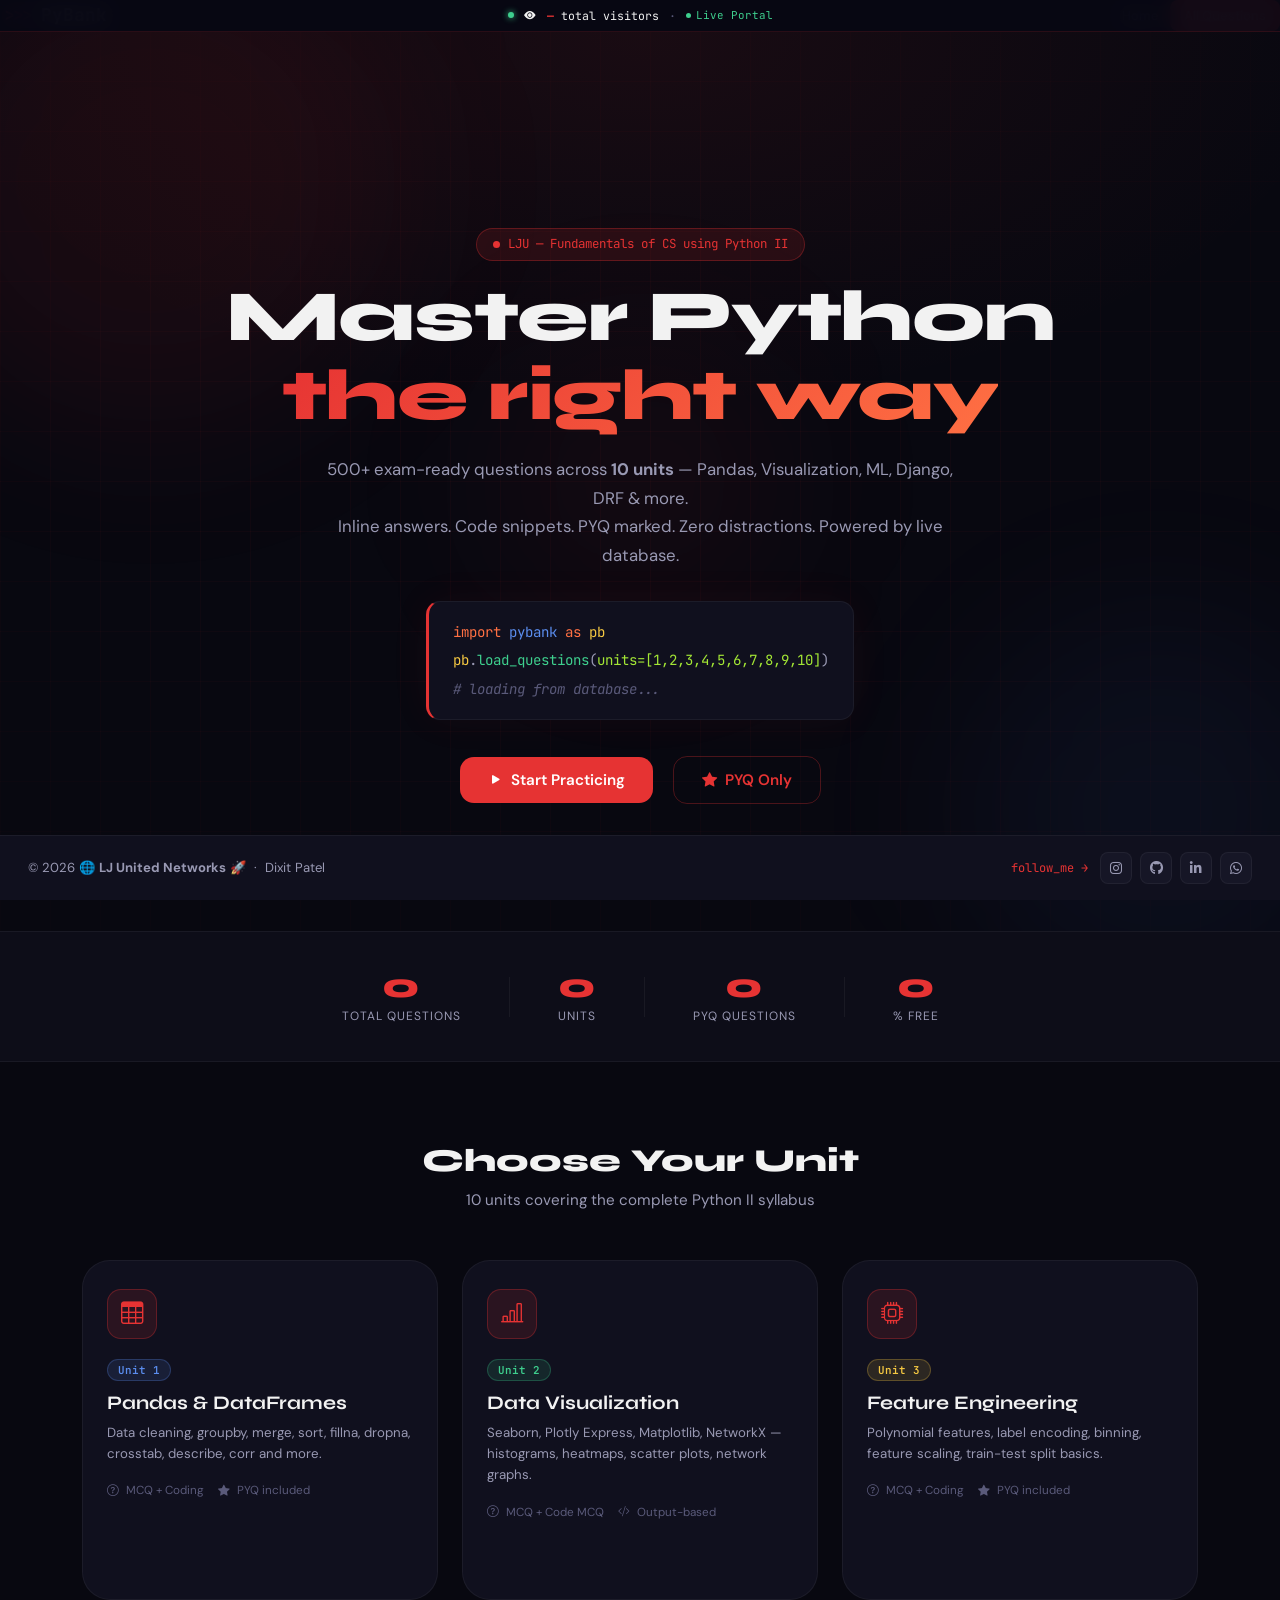
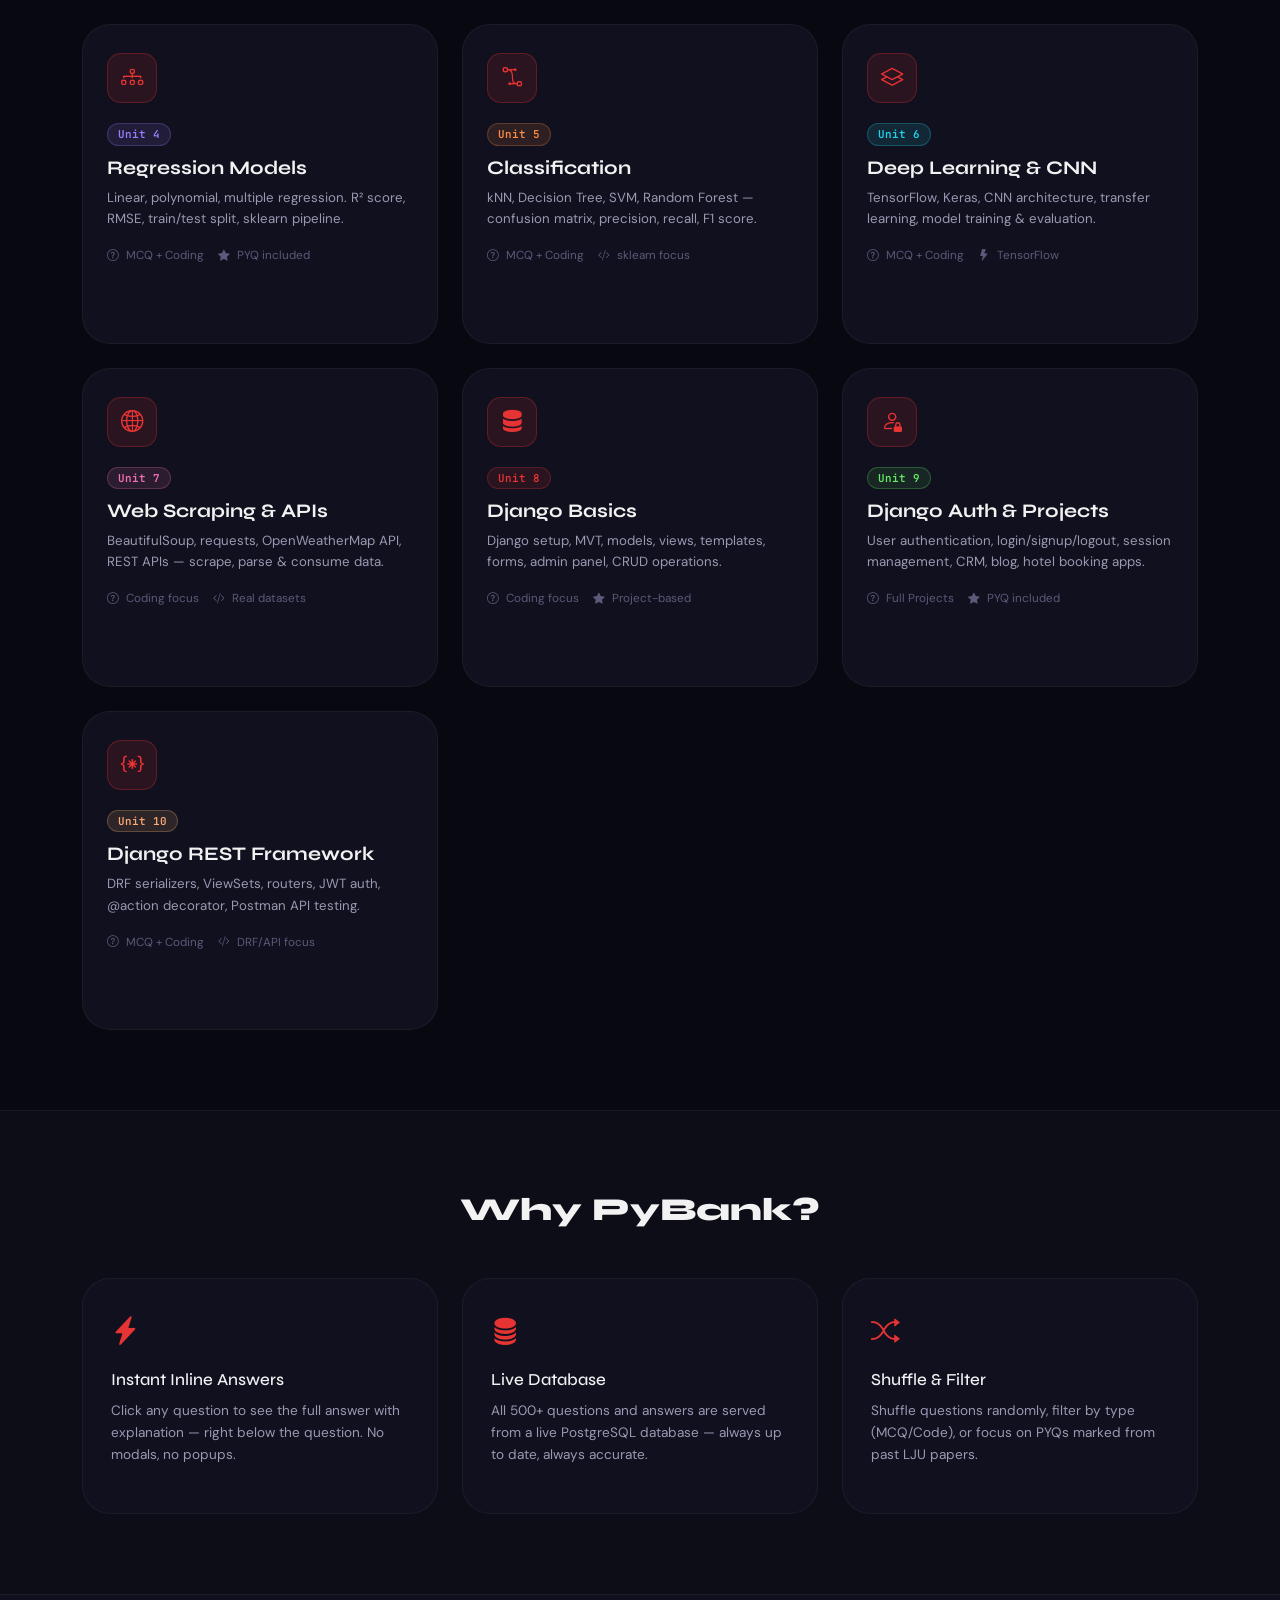
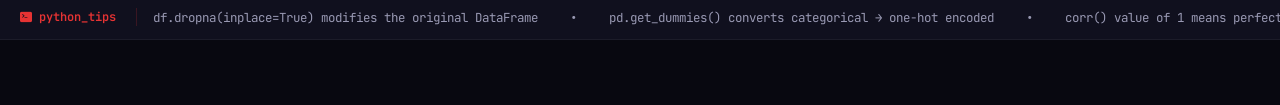
==== index.html @ 5c9e81dd "Add files via upload" ====
<!DOCTYPE html>
<html lang="en">
<head>
  <meta charset="UTF-8">
  <meta name="viewport" content="width=device-width, initial-scale=1.0">
  <title>PyBank | Python II — LJU Practice Portal</title>
  <link rel="stylesheet" href="https://cdn.jsdelivr.net/npm/bootstrap@5.3.3/dist/css/bootstrap.min.css">
  <link rel="stylesheet" href="https://cdn.jsdelivr.net/npm/bootstrap-icons@1.11.3/font/bootstrap-icons.min.css">
  <link rel="stylesheet" href="https://cdnjs.cloudflare.com/ajax/libs/font-awesome/6.5.0/css/all.min.css">
  <link href="https://fonts.googleapis.com/css2?family=JetBrains+Mono:ital,wght@0,400;0,600;0,700;1,400&family=Syne:wght@600;700;800&family=DM+Sans:wght@300;400;500;600&display=swap" rel="stylesheet">
  <link rel="stylesheet" href="style.css">
</head>
<body>

<!-- ── VISITOR COUNTER BANNER ──────────────────── -->
<div class="visitor-banner" id="visitorBanner">
  <div class="visitor-inner">
    <span class="visitor-dot"></span>
    <span class="visitor-text">
      <i class="bi bi-eye-fill me-1"></i>
      <span id="visitorCount">—</span> total visitors
    </span>
    <span class="visitor-sep">·</span>
    <span class="visitor-live"><span class="live-dot"></span> Live Portal</span>
  </div>
</div>

<!-- NAVBAR -->
  <div class="nav-inner">
    <a class="nav-logo" href="index.html">
      <span class="logo-py">&gt;&gt;&gt;</span>
      <span class="logo-text">PyBank</span>
    </a>
    <div class="nav-links" id="navLinks">
      <a href="index.html" class="nav-link active">Home</a>

      <a href="unit.html?unit=all" class="nav-link nav-cta">All Questions</a>
    </div>
    <button class="hamburger" id="hamburger" onclick="toggleNav()">
      <i class="bi bi-list"></i>
    </button>
  </div>
</nav>

<!-- HERO -->
<section class="hero-section">
  <div class="hero-bg-grid"></div>
  <div class="hero-orb orb-1"></div>
  <div class="hero-orb orb-2"></div>
  <div class="hero-orb orb-3"></div>

  <div class="container position-relative">
    <div class="row justify-content-center text-center">
      <div class="col-lg-10">
        <div class="hero-badge mb-3">
          <span class="badge-dot"></span>
          LJU — Fundamentals of CS using Python II
        </div>
        <h1 class="hero-title">
          Master Python <span class="title-accent">the right way</span>
        </h1>
        <p class="hero-subtitle">
          500+ exam-ready questions across <strong>10 units</strong> — Pandas, Visualization, ML, Django, DRF &amp; more.<br>
          Inline answers. Code snippets. PYQ marked. Zero distractions. Powered by live database.
        </p>
        <div class="hero-code-block">
          <div class="code-line"><span class="code-keyword">import</span> <span class="code-module">pybank</span> <span class="code-keyword">as</span> <span class="code-var">pb</span></div>
          <div class="code-line"><span class="code-var">pb</span><span class="code-dot">.</span><span class="code-fn">load_questions</span><span class="code-paren">(</span><span class="code-str">units=[1,2,3,4,5,6,7,8,9,10]</span><span class="code-paren">)</span></div>
          <div class="code-line"><span class="code-comment" id="heroLoaded"># loading from database...</span></div>
        </div>
        <div class="hero-actions">
          <a href="unit.html?unit=all" class="btn btn-red btn-lg">
            <i class="bi bi-play-fill me-2"></i>Start Practicing
          </a>
          <a href="unit.html?unit=all&pyq=true" class="btn btn-outline-red btn-lg ms-3">
            <i class="bi bi-star-fill me-2"></i>PYQ Only
          </a>
        </div>
      </div>
    </div>
  </div>
</section>

<!-- STATS STRIP -->
<section class="stats-strip">
  <div class="container">
    <div class="stats-row">
      <div class="stat-item">
        <div class="stat-num" id="statTotal" data-target="500">0</div>
        <div class="stat-lbl">Total Questions</div>
      </div>
      <div class="stat-divider"></div>
      <div class="stat-item">
        <div class="stat-num" data-target="10">0</div>
        <div class="stat-lbl">Units</div>
      </div>
      <div class="stat-divider"></div>
      <div class="stat-item">
        <div class="stat-num" id="statPYQ" data-target="30">0</div>
        <div class="stat-lbl">PYQ Questions</div>
      </div>
      <div class="stat-divider"></div>
      <div class="stat-item">
        <div class="stat-num" data-target="100">0</div>
        <div class="stat-lbl">% Free</div>
      </div>
    </div>
  </div>
</section>

<!-- UNITS CARDS — 10 units -->
<section class="units-section">
  <div class="container">
    <div class="section-header">
      <h2 class="section-title">Choose Your Unit</h2>
      <p class="section-sub">10 units covering the complete Python II syllabus</p>
    </div>
    <div class="row g-4" id="unitCardsRow">

      <div class="col-lg-4 col-md-6">
        <a href="#" class="unit-card-link">
          <div class="unit-card">
            <div class="unit-card-icon"><i class="bi bi-table"></i></div>
            <div class="unit-chip chip-u1">Unit 1</div>
            <h3 class="unit-title">Pandas &amp; DataFrames</h3>
            <p class="unit-desc">Data cleaning, groupby, merge, sort, fillna, dropna, crosstab, describe, corr and more.</p>
            <div class="unit-meta">
              <span><i class="bi bi-question-circle"></i> MCQ + Coding</span>
              <span><i class="bi bi-star-fill"></i> PYQ included</span>
            </div>
            <div class="unit-arrow"><i class="bi bi-arrow-right-circle-fill"></i></div>
          </div>
        </a>
      </div>

      <div class="col-lg-4 col-md-6">
        <a href="#" class="unit-card-link">
          <div class="unit-card">
            <div class="unit-card-icon"><i class="bi bi-bar-chart-line"></i></div>
            <div class="unit-chip chip-u2">Unit 2</div>
            <h3 class="unit-title">Data Visualization</h3>
            <p class="unit-desc">Seaborn, Plotly Express, Matplotlib, NetworkX — histograms, heatmaps, scatter plots, network graphs.</p>
            <div class="unit-meta">
              <span><i class="bi bi-question-circle"></i> MCQ + Code MCQ</span>
              <span><i class="bi bi-code-slash"></i> Output-based</span>
            </div>
            <div class="unit-arrow"><i class="bi bi-arrow-right-circle-fill"></i></div>
          </div>
        </a>
      </div>

      <div class="col-lg-4 col-md-6">
        <a href="#" class="unit-card-link">
          <div class="unit-card">
            <div class="unit-card-icon"><i class="bi bi-cpu"></i></div>
            <div class="unit-chip chip-u3">Unit 3</div>
            <h3 class="unit-title">Feature Engineering</h3>
            <p class="unit-desc">Polynomial features, label encoding, binning, feature scaling, train-test split basics.</p>
            <div class="unit-meta">
              <span><i class="bi bi-question-circle"></i> MCQ + Coding</span>
              <span><i class="bi bi-star-fill"></i> PYQ included</span>
            </div>
            <div class="unit-arrow"><i class="bi bi-arrow-right-circle-fill"></i></div>
          </div>
        </a>
      </div>

      <div class="col-lg-4 col-md-6">
        <a href="# class="unit-card-link">
          <div class="unit-card">
            <div class="unit-card-icon"><i class="bi bi-diagram-3"></i></div>
            <div class="unit-chip chip-u4">Unit 4</div>
            <h3 class="unit-title">Regression Models</h3>
            <p class="unit-desc">Linear, polynomial, multiple regression. R² score, RMSE, train/test split, sklearn pipeline.</p>
            <div class="unit-meta">
              <span><i class="bi bi-question-circle"></i> MCQ + Coding</span>
              <span><i class="bi bi-star-fill"></i> PYQ included</span>
            </div>
            <div class="unit-arrow"><i class="bi bi-arrow-right-circle-fill"></i></div>
          </div>
        </a>
      </div>

      <div class="col-lg-4 col-md-6">
        <a href="#" class="unit-card-link">
          <div class="unit-card">
            <div class="unit-card-icon"><i class="bi bi-bezier2"></i></div>
            <div class="unit-chip chip-u5">Unit 5</div>
            <h3 class="unit-title">Classification</h3>
            <p class="unit-desc">kNN, Decision Tree, SVM, Random Forest — confusion matrix, precision, recall, F1 score.</p>
            <div class="unit-meta">
              <span><i class="bi bi-question-circle"></i> MCQ + Coding</span>
              <span><i class="bi bi-code-slash"></i> sklearn focus</span>
            </div>
            <div class="unit-arrow"><i class="bi bi-arrow-right-circle-fill"></i></div>
          </div>
        </a>
      </div>

      <div class="col-lg-4 col-md-6">
        <a href="#" class="unit-card-link">
          <div class="unit-card">
            <div class="unit-card-icon"><i class="bi bi-layers"></i></div>
            <div class="unit-chip chip-u6">Unit 6</div>
            <h3 class="unit-title">Deep Learning &amp; CNN</h3>
            <p class="unit-desc">TensorFlow, Keras, CNN architecture, transfer learning, model training &amp; evaluation.</p>
            <div class="unit-meta">
              <span><i class="bi bi-question-circle"></i> MCQ + Coding</span>
              <span><i class="bi bi-lightning-fill"></i> TensorFlow</span>
            </div>
            <div class="unit-arrow"><i class="bi bi-arrow-right-circle-fill"></i></div>
          </div>
        </a>
      </div>

      <div class="col-lg-4 col-md-6">
        <a href="#" class="unit-card-link">
          <div class="unit-card">
            <div class="unit-card-icon"><i class="bi bi-globe2"></i></div>
            <div class="unit-chip chip-u7">Unit 7</div>
            <h3 class="unit-title">Web Scraping &amp; APIs</h3>
            <p class="unit-desc">BeautifulSoup, requests, OpenWeatherMap API, REST APIs — scrape, parse &amp; consume data.</p>
            <div class="unit-meta">
              <span><i class="bi bi-question-circle"></i> Coding focus</span>
              <span><i class="bi bi-code-slash"></i> Real datasets</span>
            </div>
            <div class="unit-arrow"><i class="bi bi-arrow-right-circle-fill"></i></div>
          </div>
        </a>
      </div>

      <div class="col-lg-4 col-md-6">
        <a href="#" class="unit-card-link">
          <div class="unit-card">
            <div class="unit-card-icon"><i class="bi bi-server"></i></div>
            <div class="unit-chip chip-u8">Unit 8</div>
            <h3 class="unit-title">Django Basics</h3>
            <p class="unit-desc">Django setup, MVT, models, views, templates, forms, admin panel, CRUD operations.</p>
            <div class="unit-meta">
              <span><i class="bi bi-question-circle"></i> Coding focus</span>
              <span><i class="bi bi-star-fill"></i> Project-based</span>
            </div>
            <div class="unit-arrow"><i class="bi bi-arrow-right-circle-fill"></i></div>
          </div>
        </a>
      </div>

      <div class="col-lg-4 col-md-6">
        <a href="#" class="unit-card-link">
          <div class="unit-card">
            <div class="unit-card-icon"><i class="bi bi-person-lock"></i></div>
            <div class="unit-chip chip-u9">Unit 9</div>
            <h3 class="unit-title">Django Auth &amp; Projects</h3>
            <p class="unit-desc">User authentication, login/signup/logout, session management, CRM, blog, hotel booking apps.</p>
            <div class="unit-meta">
              <span><i class="bi bi-question-circle"></i> Full Projects</span>
              <span><i class="bi bi-star-fill"></i> PYQ included</span>
            </div>
            <div class="unit-arrow"><i class="bi bi-arrow-right-circle-fill"></i></div>
          </div>
        </a>
      </div>

      <div class="col-lg-4 col-md-6">
        <a href="#" class="unit-card-link">
          <div class="unit-card">
            <div class="unit-card-icon"><i class="bi bi-braces-asterisk"></i></div>
            <div class="unit-chip chip-u10">Unit 10</div>
            <h3 class="unit-title">Django REST Framework</h3>
            <p class="unit-desc">DRF serializers, ViewSets, routers, JWT auth, @action decorator, Postman API testing.</p>
            <div class="unit-meta">
              <span><i class="bi bi-question-circle"></i> MCQ + Coding</span>
              <span><i class="bi bi-code-slash"></i> DRF/API focus</span>
            </div>
            <div class="unit-arrow"><i class="bi bi-arrow-right-circle-fill"></i></div>
          </div>
        </a>
      </div>

    </div>
  </div>
</section>

<!-- FEATURES SECTION -->
<section class="features-section">
  <div class="container">
    <div class="section-header">
      <h2 class="section-title">Why PyBank?</h2>
    </div>
    <div class="row g-4">
      <div class="col-md-4">
        <div class="feature-card">
          <div class="feature-icon"><i class="bi bi-lightning-charge-fill"></i></div>
          <h4>Instant Inline Answers</h4>
          <p>Click any question to see the full answer with explanation — right below the question. No modals, no popups.</p>
        </div>
      </div>
      <div class="col-md-4">
        <div class="feature-card">
          <div class="feature-icon"><i class="bi bi-database-fill"></i></div>
          <h4>Live Database</h4>
          <p>All 500+ questions and answers are served from a live PostgreSQL database — always up to date, always accurate.</p>
        </div>
      </div>
      <div class="col-md-4">
        <div class="feature-card">
          <div class="feature-icon"><i class="bi bi-shuffle"></i></div>
          <h4>Shuffle &amp; Filter</h4>
          <p>Shuffle questions randomly, filter by type (MCQ/Code), or focus on PYQs marked from past LJU papers.</p>
        </div>
      </div>
    </div>
  </div>
</section>

<!-- PYTHON TIPS TICKER -->
<div class="tips-ticker">
  <div class="ticker-label"><i class="bi bi-terminal-fill"></i> python_tips</div>
  <div class="ticker-wrap">
    <div class="ticker-inner" id="ticker">
      <span>df.dropna(inplace=True) modifies the original DataFrame</span>
      <span>•</span>
      <span>pd.get_dummies() converts categorical → one-hot encoded</span>
      <span>•</span>
      <span>corr() value of 1 means perfect positive correlation</span>
      <span>•</span>
      <span>train_test_split(X, y, test_size=0.2, random_state=42)</span>
      <span>•</span>
      <span>sns.pairplot(df) — instant EDA for all numeric columns</span>
      <span>•</span>
      <span>df.shape returns (rows, columns) as a tuple</span>
      <span>•</span>
      <span>NaN stands for Not a Number — it's of type float</span>
      <span>•</span>
      <span>KNeighborsClassifier(n_neighbors=5).fit(X_train, y_train)</span>
      <span>•</span>
      <span>from rest_framework import viewsets, permissions</span>
      <span>•</span>
      <span>@api_view(['GET']) turns a function into an API endpoint</span>
      <span>•</span>
      <span>BeautifulSoup(html, 'html.parser').find_all('a')</span>
      <span>•</span>
    </div>
  </div>
</div>

<!-- FOOTER -->
<footer class="site-footer">
  <div class="footer-inner">
    <div>© 2026 🌐 <strong>LJ United Networks</strong> 🚀 &nbsp;·&nbsp; Dixit Patel</div>
    <div style="display: flex; gap: 12px; align-items: center;">
      <span class="footer-follow">follow_me →</span>
      <div class="footer-socials">
        <a href="https://www.instagram.com/dixit.patel_since_2005/?hl=en" target="_blank" class="soc-btn"><i class="fab fa-instagram"></i></a>
        <a href="https://github.com/create2learn7238" target="_blank" class="soc-btn"><i class="fab fa-github"></i></a>
        <a href="https://www.linkedin.com/in/dixit-patel-7718993a1/" target="_blank" class="soc-btn"><i class="fab fa-linkedin-in"></i></a>
        <a href="https://wa.me/919316227238" target="_blank" class="soc-btn"><i class="fab fa-whatsapp"></i></a>
      </div>
    </div>
  </div>
</footer>

<script src="https://cdn.jsdelivr.net/npm/bootstrap@5.3.3/dist/js/bootstrap.bundle.min.js"></script>
<script type="module">
  // ── CONFIG — Direct Neon DB mode (no Worker API) ──
  import { neon } from 'https://esm.sh/@neondatabase/serverless@0.10.4';

  const DATABASE_URL = 'postgresql://neondb_owner:npg_kuXI3LOC1QAf@ep-lucky-hall-a10bbj3u-pooler.ap-southeast-1.aws.neon.tech/neondb?sslmode=require&channel_binding=require';
  const sanitizedDbUrl = new URL(DATABASE_URL);
  sanitizedDbUrl.searchParams.delete('channel_binding');
  const sql = neon(sanitizedDbUrl.toString());

  // ── VISITOR COUNTER ──────────────────────────────
  async function loadVisitorCount() {
    try {
      const rows = await sql`
        INSERT INTO visitor_counter (id, count, last_updated)
        VALUES (1, 1, NOW())
        ON CONFLICT (id) DO UPDATE
        SET
          count = visitor_counter.count + 1,
          last_updated = NOW()
        RETURNING count
      `;
      const count = Number.parseInt(rows?.[0]?.count ?? 0, 10) || 0;
      document.getElementById('visitorCount').textContent = count.toLocaleString();
    } catch {
      document.getElementById('visitorCount').textContent = '—';
    }
  }

  // ── LOAD STATS FROM DB ───────────────────────────
  async function loadStats() {
    try {
      const rows = await sql`
        SELECT
          COUNT(*) AS total,
          COUNT(*) FILTER (
            WHERE previous_year IS NOT NULL
              AND previous_year != ''
              AND LOWER(previous_year) != 'no'
          ) AS pyq_count
        FROM questions_clean
        WHERE marks IS NOT NULL
      `;
      const data = rows?.[0] || {};
      if (data.total) {
        const total = Number.parseInt(data.total, 10) || 0;
        const pyq = Number.parseInt(data.pyq_count, 10) || 0;
        document.querySelector('[data-target="500"]').dataset.target = total;
        document.querySelector('[data-target="30"]').dataset.target = pyq;
        document.getElementById('heroLoaded').textContent = `# ${total} questions loaded ✓`;
      }
    } catch {
      document.getElementById('heroLoaded').textContent = '# questions loaded ✓';
    }
  }

  // ── NAVBAR SCROLL ────────────────────────────────
  window.addEventListener('scroll', () => {
    document.getElementById('mainNav').classList.toggle('scrolled', window.scrollY > 40);
  });

  // ── NAV TOGGLE MOBILE ────────────────────────────
  function toggleNav() {
    document.getElementById('navLinks').classList.toggle('open');
  }
  window.toggleNav = toggleNav;

  // ── ANIMATED COUNTER ─────────────────────────────
  function animateCounters() {
    document.querySelectorAll('.stat-num').forEach(el => {
      const target = parseInt(el.dataset.target) || 0;
      let current = 0;
      const step = Math.ceil(target / 60);
      const timer = setInterval(() => {
        current = Math.min(current + step, target);
        el.textContent = current + (el.dataset.target == '100' ? '%' : '+');
        if (current >= target) clearInterval(timer);
      }, 25);
    });
  }

  // ── INTERSECTION OBSERVER ─────────────────────────
  const statsObs = new IntersectionObserver((entries) => {
    if (entries[0].isIntersecting) {
      animateCounters();
      statsObs.disconnect();
    }
  }, { threshold: 0.5 });
  statsObs.observe(document.querySelector('.stats-strip'));

  // ── TICKER DUPLICATE ─────────────────────────────
  const ticker = document.getElementById('ticker');
  ticker.innerHTML += ticker.innerHTML;

  // ── INIT ─────────────────────────────────────────
  loadVisitorCount();
  loadStats();
</script>
</body>
</html>
---- style.css ----
/* ═══════════════════════════════════════════════════
   PyBank — style.css  (v2 · 10 units · DB edition)
   Dark Red Python Theme | LJU Portal 2026
═══════════════════════════════════════════════════ */

/* ── FONTS & VARIABLES ─────────────────────────── */
:root {
  --red:       #e63333;
  --red-dark:  #b52020;
  --red-dim:   rgba(230, 51, 51, 0.12);
  --red-glow:  rgba(230, 51, 51, 0.25);
  --red-line:  rgba(230, 51, 51, 0.3);

  --bg:        #080810;
  --bg-1:      #0d0d18;
  --bg-2:      #111120;
  --bg-card:   #10101e;
  --bg-elevated: #161626;

  --border:    rgba(255,255,255,0.05);
  --border-r:  rgba(230,51,51,0.2);

  --white:     #f2f2f2;
  --muted:     #9999b3;
  --dim:       #5a5a7a;

  --green:     #3ecf8e;
  --orange:    #ff8c42;
  --blue:      #5b8dee;
  --yellow:    #f5c842;
  --purple:    #9b7dff;
  --pink:      #f472b6;
  --cyan:      #22d3ee;

  --mono:    'JetBrains Mono', monospace;
  --sans:    'DM Sans', system-ui, sans-serif;
  --display: 'Syne', sans-serif;

  --r-sm:  8px;
  --r-md:  14px;
  --r-lg:  20px;
  --r-xl:  28px;

  --trans:        0.22s cubic-bezier(0.4, 0, 0.2, 1);
  --trans-bounce: 0.3s  cubic-bezier(0.34, 1.56, 0.64, 1);
}

/* ── RESET ──────────────────────────────────────── */
*, *::before, *::after { box-sizing: border-box; margin: 0; padding: 0; }
html { scroll-behavior: smooth; }
body {
  background: var(--bg);
  color: var(--white);
  font-family: var(--sans);
  min-height: 100vh;
  display: flex;
  flex-direction: column;
  overflow-x: hidden;
}
a { text-decoration: none; color: inherit; }
::-webkit-scrollbar { width: 4px; height: 4px; }
::-webkit-scrollbar-thumb { background: #2a2a44; border-radius: 99px; }
::selection { background: var(--red); color: white; }

/* ── VISITOR BANNER ─────────────────────────────── */
.visitor-banner {
  position: fixed;
  top: 0; left: 0; right: 0;
  height: 32px;
  background: rgba(8,8,20,0.95);
  border-bottom: 1px solid rgba(230,51,51,0.15);
  display: flex;
  align-items: center;
  justify-content: center;
  z-index: 1100;
  backdrop-filter: blur(10px);
}
.visitor-inner {
  display: flex;
  align-items: center;
  gap: 10px;
  font-family: var(--mono);
  font-size: 0.72rem;
  color: var(--muted);
}
.visitor-dot {
  width: 6px; height: 6px;
  border-radius: 50%;
  background: var(--green);
  box-shadow: 0 0 6px var(--green);
  animation: livePulse 2s ease-in-out infinite;
}
@keyframes livePulse {
  0%,100% { opacity: 1; box-shadow: 0 0 4px var(--green); }
  50%      { opacity: 0.6; box-shadow: 0 0 10px var(--green); }
}
.visitor-text { color: var(--white); }
.visitor-text #visitorCount { color: var(--red); font-weight: 700; }
.visitor-sep  { color: var(--dim); }
.visitor-live {
  display: flex;
  align-items: center;
  gap: 5px;
  color: var(--green);
  font-size: 0.68rem;
}
.live-dot {
  width: 5px; height: 5px;
  border-radius: 50%;
  background: var(--green);
  animation: livePulse 1.5s ease-in-out infinite;
}

/* ── NAVBAR ──────────────────────────────────────── */
.pyb-nav {
  position: fixed;
  top: 32px; left: 0; right: 0;
  z-index: 1000;
  height: 60px;
  display: flex;
  align-items: center;
  padding: 0 28px;
  background: rgba(8,8,16,0.8);
  backdrop-filter: blur(16px);
  border-bottom: 1px solid transparent;
  transition: var(--trans);
}
.pyb-nav.scrolled {
  border-bottom-color: var(--border);
  background: rgba(8,8,16,0.96);
}
.nav-inner {
  display: flex;
  align-items: center;
  gap: 24px;
  width: 100%;
  max-width: 1600px;
  margin: 0 auto;
}
.nav-logo {
  display: flex;
  align-items: center;
  gap: 8px;
  font-family: var(--mono);
  font-size: 1.1rem;
  font-weight: 700;
  flex-shrink: 0;
}
.logo-py { color: var(--red); animation: blink 1.6s step-end infinite; }
@keyframes blink { 50% { opacity: 0.2; } }
.logo-text { color: var(--white); }

.nav-links {
  display: flex;
  align-items: center;
  gap: 2px;
  margin-left: auto;
  flex-wrap: wrap;
}
.nav-link {
  padding: 5px 10px;
  border-radius: var(--r-sm);
  font-size: 0.8rem;
  font-weight: 500;
  color: var(--muted);
  transition: var(--trans);
}
.nav-link:hover { color: var(--white); background: rgba(255,255,255,0.05); }
.nav-link.active { color: var(--white); }
.nav-cta {
  background: var(--red);
  color: white !important;
  border-radius: var(--r-sm);
  padding: 6px 14px;
  font-weight: 600;
}
.nav-cta:hover { background: var(--red-dark); transform: translateY(-1px); }
.hamburger {
  display: none;
  background: none;
  border: 1px solid var(--border);
  color: var(--white);
  padding: 6px 10px;
  border-radius: var(--r-sm);
  cursor: pointer;
  font-size: 1.2rem;
  margin-left: auto;
}

/* ── HERO ────────────────────────────────────────── */
.hero-section {
  min-height: 100vh;
  display: flex;
  align-items: center;
  padding: 130px 0 60px;
  position: relative;
  overflow: hidden;
  background: radial-gradient(ellipse 80% 60% at 50% 0%, rgba(230,51,51,0.08) 0%, transparent 70%);
}
.hero-bg-grid {
  position: absolute; inset: 0;
  background-image:
    linear-gradient(rgba(230,51,51,0.04) 1px, transparent 1px),
    linear-gradient(90deg, rgba(230,51,51,0.04) 1px, transparent 1px);
  background-size: 50px 50px;
  mask-image: radial-gradient(ellipse 100% 80% at 50% 50%, black 30%, transparent 100%);
}
.hero-orb {
  position: absolute;
  border-radius: 50%;
  filter: blur(80px);
  pointer-events: none;
}
.orb-1 { width:500px; height:500px; background:rgba(230,51,51,0.07);  top:-100px; left:-100px; }
.orb-2 { width:400px; height:400px; background:rgba(91,141,238,0.05); bottom:-80px; right:-80px; }
.orb-3 { width:300px; height:300px; background:rgba(230,51,51,0.05);  top:50%; left:50%; transform:translate(-50%,-50%); animation:orbPulse 4s ease-in-out infinite; }
@keyframes orbPulse { 0%,100%{ transform:translate(-50%,-50%) scale(1); opacity:.5; } 50%{ transform:translate(-50%,-50%) scale(1.2); opacity:1; } }

.hero-badge {
  display: inline-flex;
  align-items: center;
  gap: 8px;
  background: var(--red-dim);
  border: 1px solid var(--red-line);
  border-radius: 40px;
  padding: 6px 16px;
  font-size: 0.78rem;
  font-family: var(--mono);
  color: var(--red);
  animation: fadeInDown 0.6s ease both;
}
.badge-dot {
  width:7px; height:7px;
  border-radius: 50%;
  background: var(--red);
  animation: badgePulse 1.5s ease-in-out infinite;
}
@keyframes badgePulse { 0%,100%{ box-shadow:0 0 0 0 rgba(230,51,51,0.6); } 50%{ box-shadow:0 0 0 5px transparent; } }

.hero-title {
  font-family: var(--display);
  font-size: clamp(2.5rem, 6vw, 4.5rem);
  font-weight: 800;
  line-height: 1.1;
  letter-spacing: -0.02em;
  margin-bottom: 20px;
  animation: fadeInDown 0.7s 0.1s ease both;
}
.title-accent {
  background: linear-gradient(135deg, var(--red), #ff7043);
  -webkit-background-clip: text;
  background-clip: text;
  color: transparent;
}
.hero-subtitle {
  font-size: 1.05rem;
  color: var(--muted);
  max-width: 640px;
  margin: 0 auto 32px;
  line-height: 1.7;
  animation: fadeInDown 0.7s 0.2s ease both;
}
.hero-code-block {
  display: inline-block;
  background: var(--bg-card);
  border: 1px solid var(--border);
  border-left: 3px solid var(--red);
  border-radius: var(--r-md);
  padding: 16px 24px;
  font-family: var(--mono);
  font-size: 0.88rem;
  text-align: left;
  margin-bottom: 36px;
  animation: fadeInUp 0.7s 0.3s ease both;
  box-shadow: 0 0 40px rgba(230,51,51,0.06);
}
.code-line { line-height: 2; }
.code-keyword { color: #ff7043; }
.code-module  { color: #5b8dee; }
.code-var     { color: #f5c842; }
.code-fn      { color: #3ecf8e; }
.code-paren   { color: var(--muted); }
.code-str     { color: #a3e635; }
.code-dot     { color: var(--muted); }
.code-comment { color: var(--dim); font-style: italic; }

.hero-actions { animation: fadeInUp 0.7s 0.4s ease both; }
.btn-red {
  background: var(--red);
  color: white; border: none;
  border-radius: var(--r-md);
  padding: 12px 28px;
  font-weight: 600; font-size: 0.95rem;
  transition: var(--trans-bounce);
  display: inline-flex; align-items: center;
}
.btn-red:hover { background: var(--red-dark); color:white; transform: translateY(-3px); box-shadow: 0 12px 30px rgba(230,51,51,0.35); }
.btn-outline-red {
  background: transparent; color: var(--red);
  border: 1px solid var(--red-line);
  border-radius: var(--r-md);
  padding: 12px 28px;
  font-weight: 600; font-size: 0.95rem;
  transition: var(--trans-bounce);
  display: inline-flex; align-items: center;
}
.btn-outline-red:hover { background: var(--red-dim); transform: translateY(-3px); }

/* ── STATS STRIP ────────────────────────────────── */
.stats-strip {
  background: var(--bg-1);
  border-top: 1px solid var(--border);
  border-bottom: 1px solid var(--border);
  padding: 28px 0;
}
.stats-row {
  display: flex;
  align-items: center;
  justify-content: center;
  gap: 0;
  flex-wrap: wrap;
}
.stat-item { text-align: center; padding: 8px 48px; }
.stat-num  { font-family: var(--display); font-size: 2.2rem; font-weight: 800; color: var(--red); line-height: 1; }
.stat-lbl  { font-size: 0.75rem; color: var(--muted); text-transform: uppercase; letter-spacing: 1px; margin-top: 4px; }
.stat-divider { width:1px; height:40px; background: var(--border); }

/* ── UNIT CARDS ─────────────────────────────────── */
.units-section { padding: 80px 0; background: var(--bg); }
.section-header { text-align: center; margin-bottom: 48px; }
.section-title  { font-family: var(--display); font-size: 2rem; font-weight: 800; margin-bottom: 8px; }
.section-sub    { color: var(--muted); font-size: 0.95rem; }

.unit-card-link { display: block; height: 100%; }
.unit-card {
  background: var(--bg-card);
  border: 1px solid var(--border);
  border-radius: var(--r-xl);
  padding: 28px 24px;
  height: 100%;
  position: relative;
  overflow: hidden;
  transition: var(--trans-bounce);
  cursor: pointer;
}
.unit-card::before {
  content: '';
  position: absolute; inset: 0;
  background: radial-gradient(circle at 50% 0%, rgba(230,51,51,0.08) 0%, transparent 60%);
  opacity: 0;
  transition: var(--trans);
}
.unit-card:hover { transform: translateY(-8px); border-color: var(--red-line); box-shadow: 0 24px 60px rgba(0,0,0,0.4), 0 0 0 1px var(--red-line); }
.unit-card:hover::before { opacity: 1; }
.unit-card-icon {
  width:50px; height:50px;
  background: var(--red-dim);
  border: 1px solid var(--red-line);
  border-radius: var(--r-md);
  display: flex; align-items: center; justify-content: center;
  font-size: 1.4rem; color: var(--red);
  margin-bottom: 18px;
}
.unit-chip {
  display: inline-block;
  font-size: 0.68rem; font-family: var(--mono); font-weight: 600;
  padding: 2px 10px;
  border-radius: 40px;
  margin-bottom: 10px;
}

/* 10 chip colors */
.chip-u1  { background:rgba(91,141,238,0.12); color:#5b8dee;  border:1px solid rgba(91,141,238,0.25); }
.chip-u2  { background:rgba(62,207,142,0.12); color:#3ecf8e;  border:1px solid rgba(62,207,142,0.25); }
.chip-u3  { background:rgba(245,200,66,0.12); color:#f5c842;  border:1px solid rgba(245,200,66,0.25); }
.chip-u4  { background:rgba(155,125,255,0.12);color:#9b7dff;  border:1px solid rgba(155,125,255,0.25); }
.chip-u5  { background:rgba(255,140,66,0.12); color:#ff8c42;  border:1px solid rgba(255,140,66,0.25); }
.chip-u6  { background:rgba(34,211,238,0.12); color:#22d3ee;  border:1px solid rgba(34,211,238,0.25); }
.chip-u7  { background:rgba(244,114,182,0.12);color:#f472b6;  border:1px solid rgba(244,114,182,0.25); }
.chip-u8  { background:rgba(230,51,51,0.12);  color:#e63333;  border:1px solid rgba(230,51,51,0.25); }
.chip-u9  { background:rgba(99,237,99,0.10);  color:#63ed63;  border:1px solid rgba(99,237,99,0.25); }
.chip-u10 { background:rgba(253,186,116,0.12);color:#fba776;  border:1px solid rgba(253,186,116,0.25); }

.unit-title { font-family: var(--display); font-size: 1.2rem; font-weight: 700; margin-bottom: 8px; }
.unit-desc  { font-size: 0.83rem; color: var(--muted); line-height: 1.6; margin-bottom: 18px; }
.unit-meta  { display:flex; gap:14px; font-size:0.73rem; color:var(--dim); margin-bottom:14px; }
.unit-meta i { margin-right: 4px; }
.unit-arrow { font-size:1.5rem; color:var(--red); opacity:0; transform:translateX(-8px); transition:var(--trans); }
.unit-card:hover .unit-arrow { opacity:1; transform:translateX(0); }

/* ── FEATURES ───────────────────────────────────── */
.features-section { background: var(--bg-1); padding: 80px 0; border-top: 1px solid var(--border); }
.feature-card {
  background: var(--bg-card); border: 1px solid var(--border);
  border-radius: var(--r-xl); padding: 32px 28px;
  transition: var(--trans); height: 100%;
}
.feature-card:hover { border-color: var(--red-line); transform: translateY(-4px); }
.feature-icon { font-size: 1.8rem; color: var(--red); margin-bottom: 16px; display: block; }
.feature-card h4 { font-family: var(--display); font-size: 1.05rem; margin-bottom: 10px; }
.feature-card p  { font-size: 0.85rem; color: var(--muted); line-height: 1.6; }

/* ── TICKER ─────────────────────────────────────── */
.tips-ticker {
  background: var(--bg-card);
  border-top: 1px solid var(--border);
  border-bottom: 1px solid var(--border);
  padding: 10px 0;
  display: flex; align-items: center; gap: 16px;
  overflow: hidden;
}
.ticker-label {
  flex-shrink: 0; padding: 0 20px;
  font-family: var(--mono); font-size: 0.75rem;
  color: var(--red); font-weight: 600;
  border-right: 1px solid var(--border-r);
}
.ticker-wrap  { overflow: hidden; flex: 1; }
.ticker-inner {
  display: inline-flex; gap: 32px;
  white-space: nowrap;
  font-family: var(--mono); font-size: 0.78rem;
  color: var(--muted);
  animation: tickerRun 40s linear infinite;
}
.ticker-inner span { flex-shrink: 0; }
@keyframes tickerRun { 0% { transform: translateX(0); } 100% { transform: translateX(-50%); } }

/* ── FOOTER ─────────────────────────────────────── */
.site-footer {
  background: var(--bg-card);
  border-top: 1px solid var(--border);
  padding: 16px 28px;
  margin-top: auto;
  position: sticky; bottom: 0; z-index: 100;
}
.footer-inner {
  max-width: 1600px; margin: 0 auto;
  display: flex; justify-content: space-between; align-items: center;
  flex-wrap: wrap; gap: 10px;
  font-size: 0.82rem; color: var(--muted);
}
.footer-follow { font-family: var(--mono); font-size: 0.75rem; color: var(--red); }
.footer-socials { display: flex; gap: 8px; }
.soc-btn {
  width: 32px; height: 32px;
  border-radius: var(--r-sm);
  background: var(--bg-elevated);
  border: 1px solid var(--border);
  display: flex; align-items: center; justify-content: center;
  font-size: 0.85rem; color: var(--muted);
  transition: var(--trans);
}
.soc-btn:hover { color: white; border-color: var(--red); background: var(--red-dim); transform: translateY(-2px); }

/* ── ANIMATIONS ─────────────────────────────────── */
@keyframes fadeInDown { from { opacity:0; transform:translateY(-20px); } to { opacity:1; transform:translateY(0); } }
@keyframes fadeInUp   { from { opacity:0; transform:translateY(20px);  } to { opacity:1; transform:translateY(0); } }
@keyframes fadeIn     { from { opacity:0; }                              to { opacity:1; } }
@keyframes slideRight { from { opacity:0; transform:translateX(-20px); } to { opacity:1; transform:translateX(0); } }


/* ╔══════════════════════════════════════════════╗
   ║  UNIT.HTML — LAYOUT & QUESTION STYLES        ║
   ╚══════════════════════════════════════════════╝ */

.page-unit { background: var(--bg); }

.unit-layout {
  display: flex;
  min-height: 100vh;
  padding-top: 92px;   /* visitor banner 32 + nav 60 */
  padding-bottom: 56px;
}

/* ── SIDEBAR ────────────────────────────────────── */
.unit-sidebar {
  width: 272px; flex-shrink: 0;
  background: var(--bg-1);
  border-right: 1px solid var(--border);
  position: fixed; left: 0; top: 92px; bottom: 56px;
  overflow-y: auto; padding: 18px 14px;
  display: flex; flex-direction: column; gap: 18px;
  z-index: 200;
  transition: transform var(--trans);
}
.unit-sidebar::-webkit-scrollbar { width: 0; }

.sb-logo {
  display: flex; align-items: center; gap: 10px;
  font-family: var(--mono); font-size: 1.1rem; color: var(--red);
  padding-bottom: 14px; border-bottom: 1px solid var(--border);
}
.sb-title { font-weight: 700; color: var(--white); font-size: 0.95rem; }
.sb-sub   { font-size: 0.65rem; color: var(--dim); font-family: var(--sans); }

.sb-section { display: flex; flex-direction: column; gap: 5px; }
.sb-section-label {
  font-size: 0.68rem; font-weight: 600;
  text-transform: uppercase; letter-spacing: 1px;
  color: var(--dim); padding: 0 4px; margin-bottom: 2px;
}

.unit-nav-btn {
  display: flex; align-items: center; gap: 8px;
  width: 100%;
  background: transparent; border: 1px solid transparent;
  border-radius: var(--r-md); padding: 8px 10px;
  font-size: 0.8rem; font-weight: 500; color: var(--muted);
  cursor: pointer; transition: var(--trans); text-align: left;
}
.unit-nav-btn i { font-size: 0.95rem; width: 18px; }
.unit-nav-btn:hover { background: rgba(255,255,255,0.03); border-color: var(--border); color: var(--white); transform: translateX(3px); }
.unit-nav-btn.active { background: var(--red-dim); border-color: var(--red-line); color: var(--red); }
.nav-badge { margin-left: auto; background: var(--bg-elevated); padding: 1px 7px; border-radius: 40px; font-size: 0.65rem; font-family: var(--mono); color: var(--dim); }

.filter-chip {
  display: flex; align-items: center; gap: 10px;
  background: var(--bg-card); border: 1px solid var(--border);
  border-radius: var(--r-sm); padding: 7px 12px;
  font-size: 0.8rem; cursor: pointer; transition: var(--trans); color: var(--muted);
}
.filter-chip:hover { border-color: var(--red-line); color: var(--white); }
.filter-chip input { display: none; }
.chip-dot  { width:9px; height:9px; border-radius:50%; flex-shrink:0; }
.dot-mcq   { background: var(--blue); }
.dot-code  { background: var(--green); }
.dot-pyq   { background: var(--yellow); }
.filter-chip:has(input:checked) { border-color: var(--red-line); color: var(--white); background: var(--red-dim); }

.sb-search { background: var(--bg-card); border: 1px solid var(--border); border-radius: var(--r-sm); overflow: hidden; transition: var(--trans); }
.sb-search:focus-within { border-color: var(--red-line); }
.sb-search input {
  width: 100%; background: transparent; border: none; outline: none;
  color: var(--white); font-family: var(--mono); font-size: 0.8rem; padding: 9px 12px;
}
.sb-search input::placeholder { color: var(--dim); }

.sb-stats { display: flex; gap: 7px; margin-top: auto; padding-top: 14px; border-top: 1px solid var(--border); }
.sb-stat  { flex:1; text-align:center; background:var(--bg-card); border:1px solid var(--border); border-radius:var(--r-sm); padding:7px 4px; }
.sb-stat-num { display:block; font-family:var(--mono); font-size:1.05rem; font-weight:700; color:var(--red); }
.sb-stat-lbl { display:block; font-size:0.58rem; text-transform:uppercase; letter-spacing:1px; color:var(--dim); }

.btn-reset {
  width: 100%; background: transparent; border: 1px dashed var(--border);
  border-radius: var(--r-sm); padding: 8px; font-size: 0.8rem;
  color: var(--dim); cursor: pointer; transition: var(--trans);
}
.btn-reset:hover { border-color: var(--red-line); color: var(--red); background: var(--red-dim); }

.sidebar-overlay { display:none; position:fixed; inset:0; background:rgba(0,0,0,0.6); z-index:150; }
.sidebar-overlay.show { display: block; }

/* ── MAIN CONTENT ───────────────────────────────── */
.unit-main { flex:1; margin-left:272px; padding:22px 26px 40px; min-width:0; transition: margin var(--trans); }

/* ── TOPBAR ─────────────────────────────────────── */
.unit-topbar { display:flex; align-items:center; gap:14px; margin-bottom:14px; flex-wrap:wrap; }
.sidebar-toggle-btn {
  background: var(--bg-card); border: 1px solid var(--border);
  border-radius: var(--r-sm); color: var(--muted);
  padding: 8px 10px; cursor: pointer; font-size: 1.1rem;
  transition: var(--trans); flex-shrink: 0;
}
.sidebar-toggle-btn:hover { color: var(--white); border-color: var(--red-line); }
.topbar-title {
  font-family: var(--display); font-size: 1.4rem; font-weight: 800;
  background: linear-gradient(135deg, var(--white), var(--red));
  -webkit-background-clip: text; background-clip: text; color: transparent;
}
.topbar-sub  { font-size: 0.78rem; color: var(--muted); }
.topbar-actions { display:flex; align-items:center; gap:8px; }
.action-btn {
  background: var(--bg-card); border: 1px solid var(--border);
  border-radius: var(--r-sm); padding: 7px 10px;
  color: var(--muted); cursor: pointer; font-size: 1rem; transition: var(--trans);
}
.action-btn:hover { color:var(--white); border-color:var(--red-line); background:var(--red-dim); }
.view-toggle { display:flex; border:1px solid var(--border); border-radius:var(--r-sm); overflow:hidden; }
.view-btn { background:transparent; border:none; padding:7px 10px; color:var(--muted); cursor:pointer; transition:var(--trans); font-size:0.9rem; }
.view-btn.active { background:var(--red-dim); color:var(--red); }

/* Quick ref bar */
.quickref-bar {
  display: flex; align-items: center; gap: 10px; flex-wrap: wrap;
  background: var(--bg-card); border: 1px solid var(--border);
  border-left: 3px solid var(--red); border-radius: var(--r-sm);
  padding: 7px 14px; margin-bottom: 18px; font-size: 0.76rem;
}
.qr-item code {
  background: var(--red-dim); border: 1px solid var(--red-line);
  border-radius: 4px; padding: 1px 6px;
  font-family: var(--mono); font-size: 0.73rem; color: var(--red);
}
.qr-sep { color: var(--dim); }

/* ── LOADING STATE ──────────────────────────────── */
.loading-state {
  display: flex; flex-direction: column;
  align-items: center; justify-content: center;
  padding: 80px 20px; gap: 16px;
  color: var(--muted); font-family: var(--mono); font-size: 0.85rem;
}
.loading-spinner {
  width: 40px; height: 40px;
  border: 3px solid var(--border);
  border-top-color: var(--red);
  border-radius: 50%;
  animation: spin 0.9s linear infinite;
}
@keyframes spin { to { transform: rotate(360deg); } }
.loading-sub { font-size: 0.75rem; color: var(--dim); margin-top: 4px; }

/* ── CARDS GRID ─────────────────────────────────── */
.cards-grid { display:grid; grid-template-columns:repeat(auto-fill,minmax(340px,1fr)); gap:14px; }
.cards-grid.list-view { grid-template-columns:1fr; }

/* ── QUESTION CARD ──────────────────────────────── */
.question-card {
  background: var(--bg-card); border: 1px solid var(--border);
  border-radius: var(--r-lg); overflow: hidden;
  transition: var(--trans);
  animation: cardIn 0.3s ease both;
  cursor: pointer; user-select: none;
}
@keyframes cardIn { from { opacity:0; transform:translateY(12px); } to { opacity:1; transform:translateY(0); } }
.question-card:hover { border-color: var(--red-line); box-shadow: 0 6px 28px rgba(0,0,0,0.3); }
.question-card.expanded { border-color: var(--red-line); box-shadow: 0 10px 36px rgba(230,51,51,0.08); }

/* Card Header */
.card-head { display:flex; align-items:center; gap:10px; padding:13px 16px 9px; }
.card-qnum {
  font-family: var(--mono); font-size: 0.7rem; font-weight: 700;
  color: var(--red); background: var(--red-dim);
  border: 1px solid var(--red-line); border-radius: 5px;
  padding: 2px 7px; flex-shrink: 0;
}
.card-tags { display:flex; gap:5px; flex-wrap:wrap; }

/* Tags */
.tag {
  display: inline-flex; align-items: center; gap: 4px;
  font-size: 0.67rem; font-family: var(--mono); font-weight: 600;
  padding: 2px 7px; border-radius: 4px; border: 1px solid transparent;
}
.tag-mcq   { background:rgba(91,141,238,0.1);  color:#5b8dee; border-color:rgba(91,141,238,0.2); }
.tag-code  { background:rgba(62,207,142,0.1);  color:#3ecf8e; border-color:rgba(62,207,142,0.2); }
.tag-pyq   { background:rgba(245,200,66,0.1);  color:#f5c842; border-color:rgba(245,200,66,0.2); }
.tag-marks { background:rgba(230,51,51,0.08);  color:var(--red); border-color:var(--red-line); }

/* 10 unit tag colors */
.tag-unit1  { background:rgba(91,141,238,0.08);  color:#5b8dee; border-color:rgba(91,141,238,0.15); }
.tag-unit2  { background:rgba(62,207,142,0.08);  color:#3ecf8e; border-color:rgba(62,207,142,0.15); }
.tag-unit3  { background:rgba(245,200,66,0.08);  color:#f5c842; border-color:rgba(245,200,66,0.15); }
.tag-unit4  { background:rgba(155,125,255,0.08); color:#9b7dff; border-color:rgba(155,125,255,0.15); }
.tag-unit5  { background:rgba(255,140,66,0.08);  color:#ff8c42; border-color:rgba(255,140,66,0.15); }
.tag-unit6  { background:rgba(34,211,238,0.08);  color:#22d3ee; border-color:rgba(34,211,238,0.15); }
.tag-unit7  { background:rgba(244,114,182,0.08); color:#f472b6; border-color:rgba(244,114,182,0.15); }
.tag-unit8  { background:rgba(230,51,51,0.08);   color:#e63333; border-color:rgba(230,51,51,0.15); }
.tag-unit9  { background:rgba(99,237,99,0.08);   color:#63ed63; border-color:rgba(99,237,99,0.15); }
.tag-unit10 { background:rgba(253,186,116,0.08); color:#fba776; border-color:rgba(253,186,116,0.15); }

/* Card Question */
.card-question { padding: 0 16px 10px; font-size: 0.875rem; line-height: 1.65; color: var(--white); }
.card-question pre {
  background: rgba(0,0,0,0.3); border: 1px solid var(--border);
  border-left: 3px solid var(--red); border-radius: var(--r-sm);
  padding: 10px 12px; font-family: var(--mono); font-size: 0.73rem;
  overflow-x: auto; white-space: pre-wrap; word-break: break-all;
  color: #e0e0f0; margin-top: 7px;
}

/* Card Footer */
.card-foot { display:flex; align-items:center; justify-content:space-between; padding:7px 16px 11px; }
.card-marks-chip { font-family:var(--mono); font-size:0.68rem; color:var(--dim); }
.expand-hint { display:flex; align-items:center; gap:5px; font-size:0.7rem; color:var(--dim); transition:var(--trans); }
.expand-hint i { transition: var(--trans); }
.question-card.expanded .expand-hint i { transform: rotate(180deg); }
.question-card:hover .expand-hint { color: var(--red); }

/* ── ANSWER EXPAND ──────────────────────────────── */
.answer-expand {
  max-height: 0; overflow: hidden;
  transition: max-height 0.5s cubic-bezier(0.4,0,0.2,1);
  border-top: 1px solid transparent;
}
.answer-expand.show { max-height: 2000px; border-top-color: var(--border); }
.answer-inner { padding: 14px 16px 16px; }

/* MCQ Options */
.mcq-options { display:flex; flex-direction:column; gap:7px; margin-bottom:10px; }
.opt-btn {
  display:flex; align-items:center; gap:12px; width:100%;
  background:var(--bg-elevated); border:1px solid var(--border);
  border-radius:var(--r-sm); padding:10px 14px;
  font-size:0.83rem; color:var(--white); cursor:pointer; transition:var(--trans); text-align:left;
}
.opt-btn:hover { border-color:var(--red-line); background:var(--red-dim); }
.opt-btn.correct { border-color:var(--green); background:rgba(62,207,142,0.1); color:var(--green); }
.opt-btn.wrong   { border-color:var(--red);   background:rgba(230,51,51,0.1);  color:var(--red); }
.opt-letter {
  width:24px; height:24px; border-radius:5px;
  background:var(--bg-1); border:1px solid var(--border);
  display:flex; align-items:center; justify-content:center;
  font-family:var(--mono); font-size:0.7rem; font-weight:700;
  flex-shrink:0; transition:var(--trans);
}
.opt-btn.correct .opt-letter { background:var(--green); color:#050f0a; border-color:var(--green); }
.opt-btn.wrong   .opt-letter { background:var(--red);   color:white;    border-color:var(--red); }

/* Explanation */
.explanation-box {
  background:var(--bg-elevated); border:1px solid var(--border);
  border-left:3px solid var(--red); border-radius:var(--r-sm);
  padding:12px 15px; font-size:0.82rem; line-height:1.65;
  color:var(--muted); margin-top:10px;
}
.explanation-box strong { color:var(--white); }
.explanation-box code {
  background:var(--bg-1); border:1px solid var(--border);
  border-radius:4px; padding:1px 6px;
  font-family:var(--mono); font-size:0.78rem; color:var(--orange);
}

/* Code answer */
.code-answer-box {
  background:#070710; border:1px solid var(--border);
  border-top:3px solid var(--green); border-radius:var(--r-sm);
  overflow:hidden; margin-top:10px;
}
.code-answer-header {
  display:flex; justify-content:space-between; align-items:center;
  padding:7px 12px; background:rgba(62,207,142,0.05);
  border-bottom:1px solid var(--border);
}
.code-answer-label { font-family:var(--mono); font-size:0.7rem; color:var(--green); font-weight:600; }
.copy-code-btn {
  background:transparent; border:1px solid var(--border); border-radius:4px;
  color:var(--dim); padding:2px 8px; font-size:0.7rem;
  cursor:pointer; transition:var(--trans); font-family:var(--mono);
}
.copy-code-btn:hover { color:var(--green); border-color:rgba(62,207,142,0.3); }
.code-answer-body {
  padding:14px; font-family:var(--mono); font-size:0.77rem;
  line-height:1.75; color:#c9d1d9; overflow-x:auto; white-space:pre;
}

/* Syntax colorizer spans */
.cc-comment { color: #6a9955; font-style: italic; }
.cc-kw      { color: #ff7043; }
.cc-str     { color: #a3e635; }

.chatgpt-btn {
  display:inline-flex; align-items:center; gap:7px;
  background:rgba(16,163,127,0.12); border:1px solid rgba(16,163,127,0.3);
  border-radius:var(--r-sm); padding:7px 14px;
  font-size:0.8rem; color:#10a37f; cursor:pointer; transition:var(--trans);
  margin-top:10px; font-weight:600;
}
.chatgpt-btn:hover { background:rgba(16,163,127,0.2); transform:translateY(-1px); }

/* Feedback */
.feedback-line { font-size:0.82rem; font-family:var(--mono); padding:8px 12px; border-radius:var(--r-sm); margin-top:8px; font-weight:600; }
.feedback-correct { background:rgba(62,207,142,0.1); color:var(--green); border:1px solid rgba(62,207,142,0.2); }
.feedback-wrong   { background:rgba(230,51,51,0.1);  color:var(--red);   border:1px solid var(--red-line); }

/* ── EMPTY STATE ────────────────────────────────── */
.empty-state { text-align:center; padding:80px 20px; }
.empty-icon  { font-size:4rem; margin-bottom:16px; }
.empty-state p { color:var(--muted); font-size:1rem; }
.hidden { display:none !important; }

/* ── TOAST ──────────────────────────────────────── */
.toast-msg {
  position:fixed; bottom:72px; right:24px;
  background:var(--bg-elevated); border:1px solid var(--green);
  border-radius:var(--r-sm); padding:10px 18px;
  font-size:0.82rem; color:var(--green); font-family:var(--mono);
  z-index:9999; box-shadow:0 8px 24px rgba(0,0,0,0.4);
  animation:fadeInUp 0.3s ease;
}

/* ── SIDEBAR TOGGLE STATE ───────────────────────── */
.unit-layout.sidebar-closed .unit-sidebar { transform: translateX(-272px); }
.unit-layout.sidebar-closed .unit-main    { margin-left: 0; }

/* ── RESPONSIVE ─────────────────────────────────── */
@media (max-width: 900px) {
  .unit-sidebar { transform:translateX(-272px); top:92px; bottom:56px; box-shadow:8px 0 32px rgba(0,0,0,0.5); }
  .unit-sidebar.open { transform: translateX(0); }
  .unit-main { margin-left: 0; }
  .cards-grid { grid-template-columns: 1fr; }
}
@media (max-width: 768px) {
  .hamburger { display: flex; }
  .nav-links {
    display: none; position:fixed; top:92px; left:0; right:0;
    background:rgba(8,8,16,0.98); border-bottom:1px solid var(--border);
    flex-direction:column; padding:16px; gap:4px;
  }
  .nav-links.open { display: flex; }
  .hero-actions .ms-3 { margin-left: 10px !important; }
  .stats-row { gap: 0; }
  .stat-item { padding: 8px 20px; }
  .stat-divider { display: none; }
  .footer-inner { justify-content:center; text-align:center; }
  .unit-topbar { flex-wrap: wrap; gap: 10px; }
  .topbar-actions { width: 100%; justify-content: flex-end; }
  .visitor-inner { font-size: 0.65rem; }
}
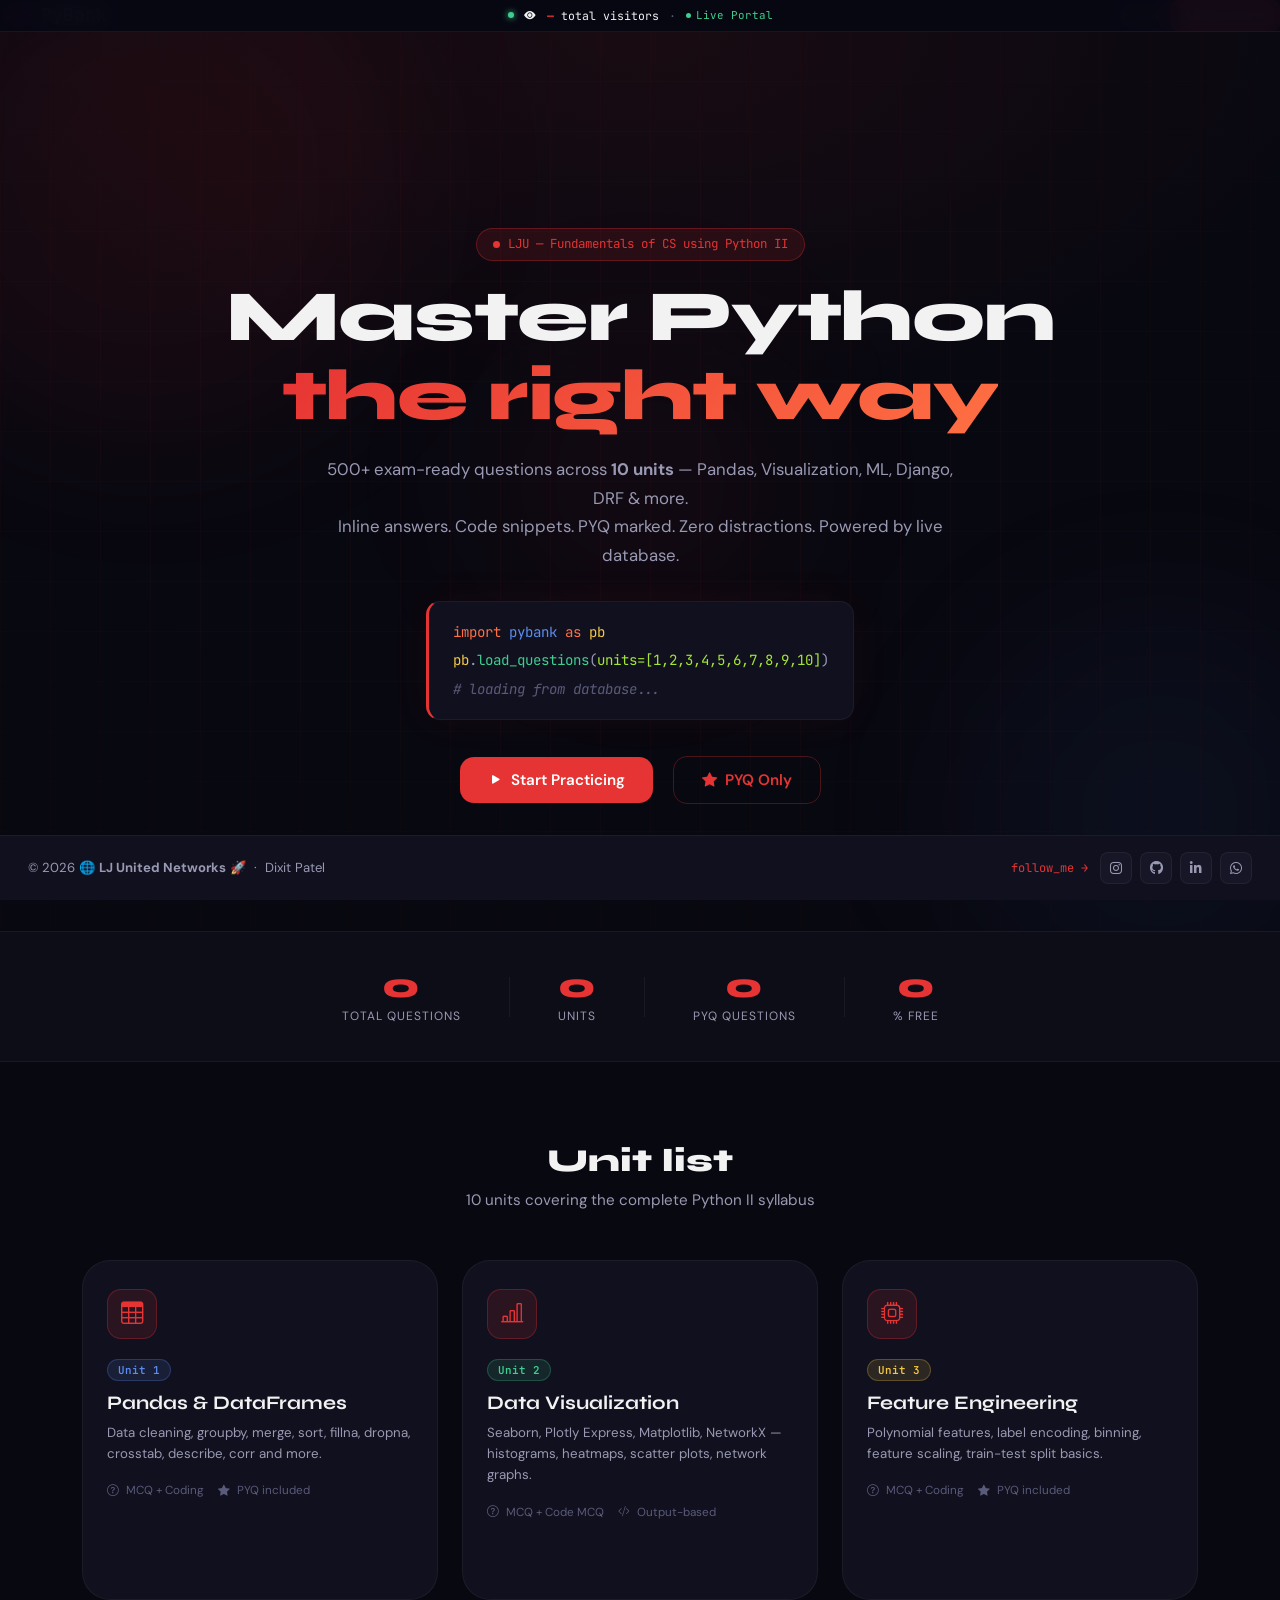
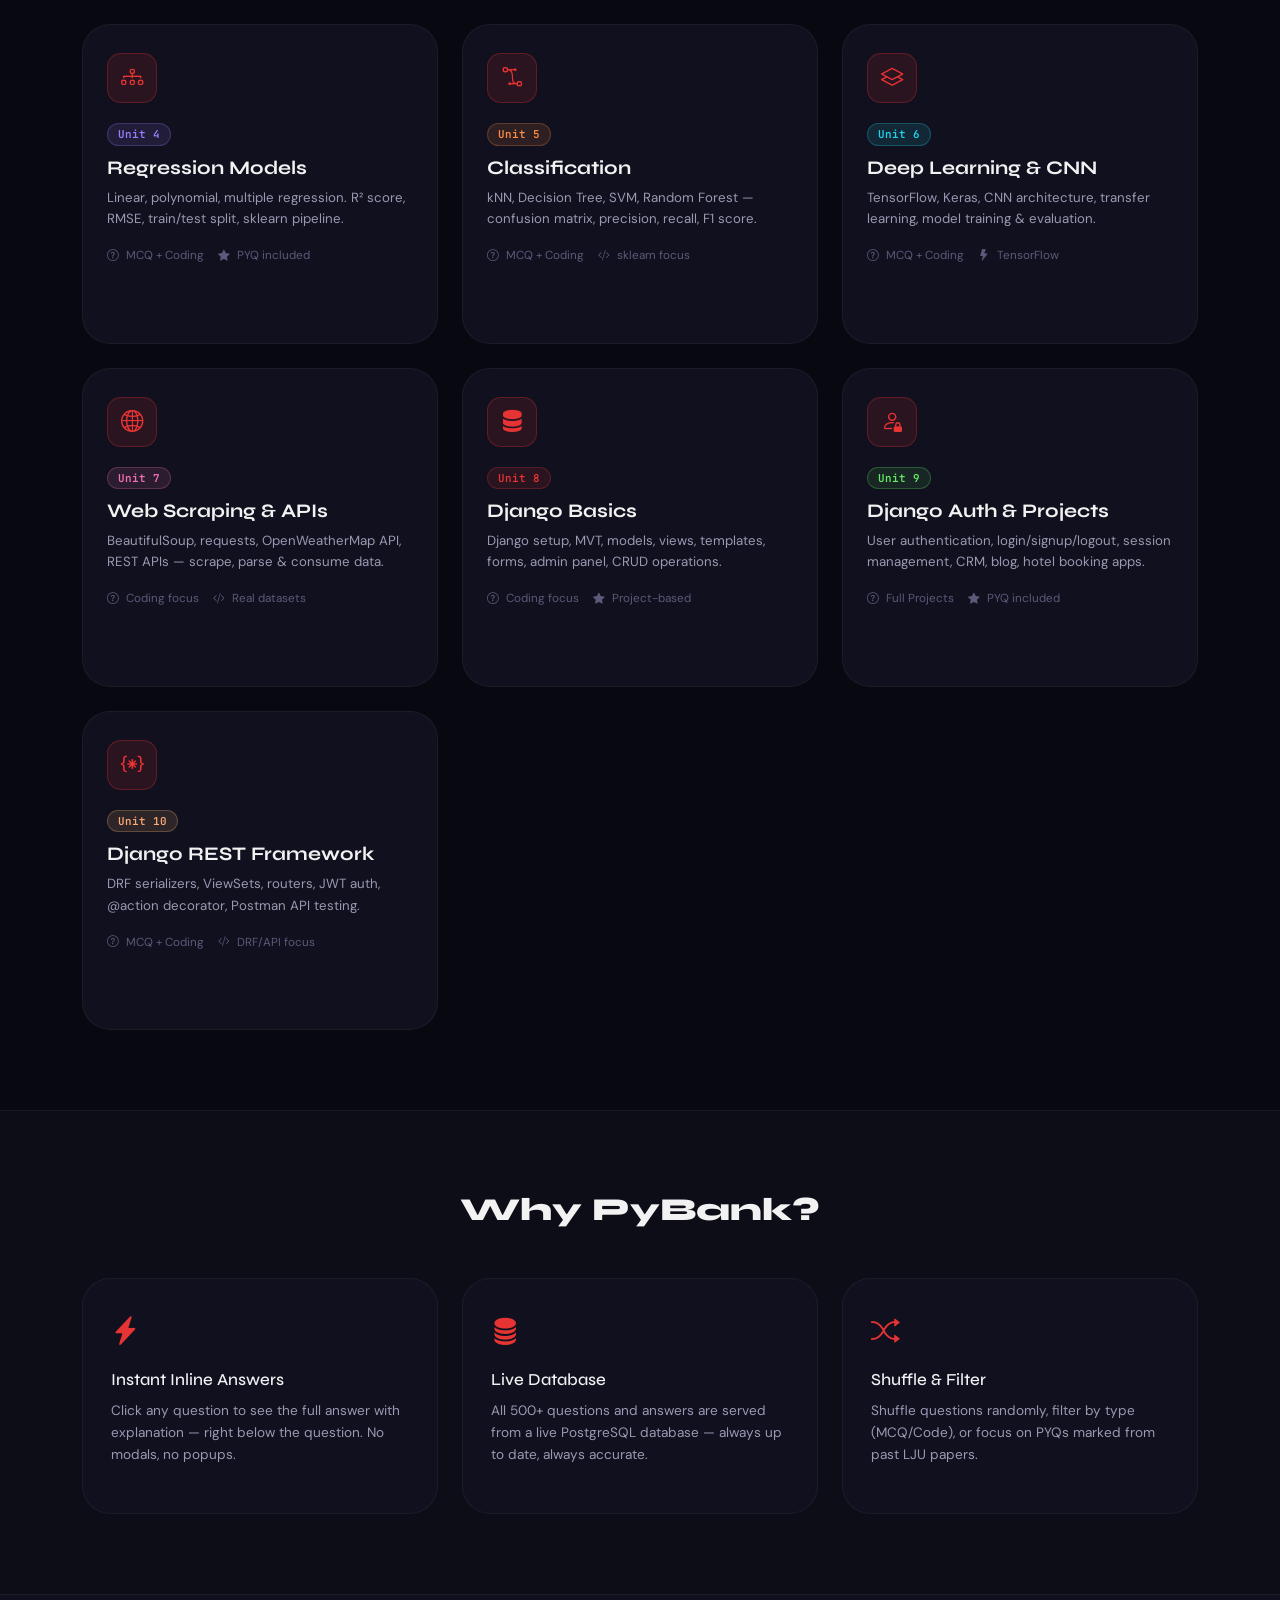
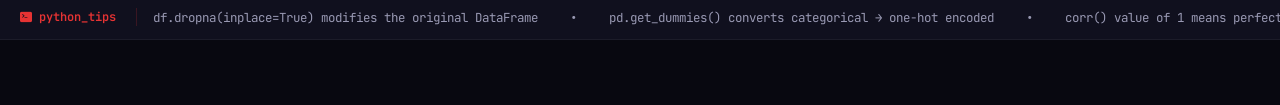
==== commit fc674dd5: "Update 1" ====
--- a/index.html
+++ b/index.html
@@ -112,7 +112,7 @@
 <section class="units-section">
   <div class="container">
     <div class="section-header">
-      <h2 class="section-title">Choose Your Unit</h2>
+      <h2 class="section-title">Unit list</h2>
       <p class="section-sub">10 units covering the complete Python II syllabus</p>
     </div>
     <div class="row g-4" id="unitCardsRow">
